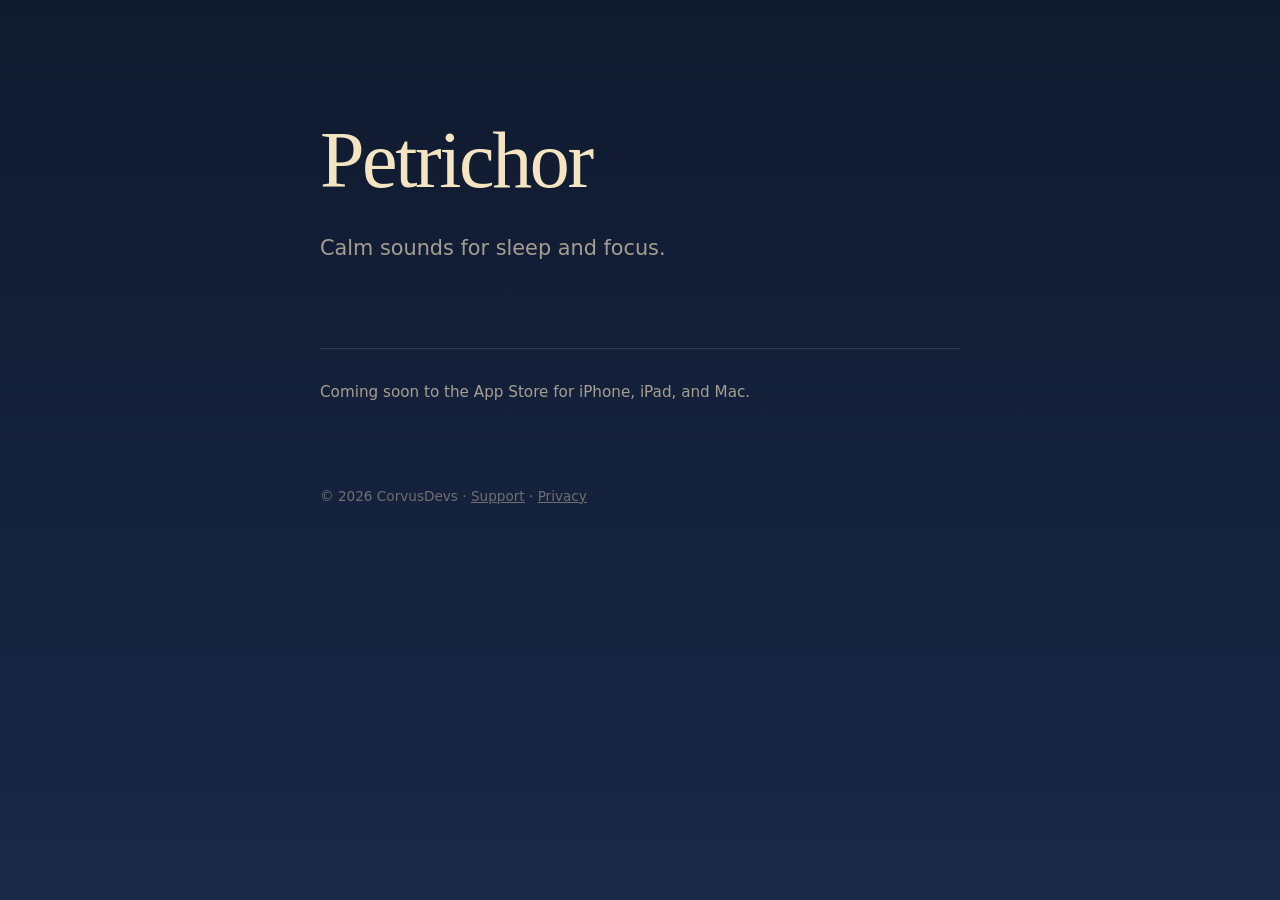
==== docs/index.html @ fc6575aa "Publish Petrichor support and privacy pages" ====
<!DOCTYPE html>
<html lang="en">
<head>
<meta charset="UTF-8">
<title>Petrichor, Calm Sounds for Sleep & Focus</title>
<meta name="viewport" content="width=device-width, initial-scale=1.0">
<meta name="description" content="Petrichor is a calming sounds app for sleep, focus, and quiet moments. Layer rainfall, fireplaces, oceans, and more. No subscription.">
<style>
        /* ac-no-horizontal-scroll v1 */
        html, body {
            overflow-x: clip;
            max-width: 100%;
        }
        img, video, iframe {
            max-width: 100%;
            height: auto;
        }
        pre, table {
            max-width: 100%;
            overflow-x: auto;
        }

  :root {
    --bg: #0F1A2E;
    --bg-2: #1A2848;
    --fg: #F4E4C1;
    --fg-dim: rgba(244, 228, 193, 0.65);
    --accent: #E8B38F;
  }
  * { box-sizing: border-box; margin: 0; padding: 0; }
  html, body { background: linear-gradient(180deg, var(--bg) 0%, var(--bg-2) 100%); color: var(--fg); min-height: 100vh; }
  body {
    font-family: -apple-system, BlinkMacSystemFont, "SF Pro Display", "Inter", system-ui, sans-serif;
    line-height: 1.6;
    padding: 0 24px;
  }
  main {
    max-width: 640px;
    margin: 0 auto;
    padding: 120px 0 80px;
  }
  h1 {
    font-family: ui-serif, Georgia, "Times New Roman", serif;
    font-weight: 200;
    font-size: 5rem;
    letter-spacing: -0.03em;
    line-height: 1;
    margin-bottom: 0.4em;
  }
  .tagline {
    font-size: 1.3rem;
    color: var(--fg-dim);
    margin-bottom: 4em;
  }
  .coming {
    font-size: 0.95rem;
    color: var(--fg-dim);
    border-top: 1px solid rgba(244, 228, 193, 0.12);
    padding-top: 2em;
  }
  footer {
    margin-top: 6em;
    font-size: 0.85rem;
    color: rgba(244, 228, 193, 0.4);
  }
  footer a { color: inherit; }

        /* ac-footer-mobile v1 */
        @media (max-width: 720px) {
            body { min-height: 0; }
            footer { padding-bottom: 24px; padding-top: 24px; }
        }
</style>
</head>
<body>
<main>
  <h1>Petrichor</h1>
  <p class="tagline">Calm sounds for sleep and focus.</p>
  <p class="coming">Coming soon to the App Store for iPhone, iPad, and Mac.</p>
  <footer>
    <p>© 2026 CorvusDevs · <a href="support.html">Support</a> · <a href="privacy.html">Privacy</a></p>
  </footer>
</main>
</body>
</html>
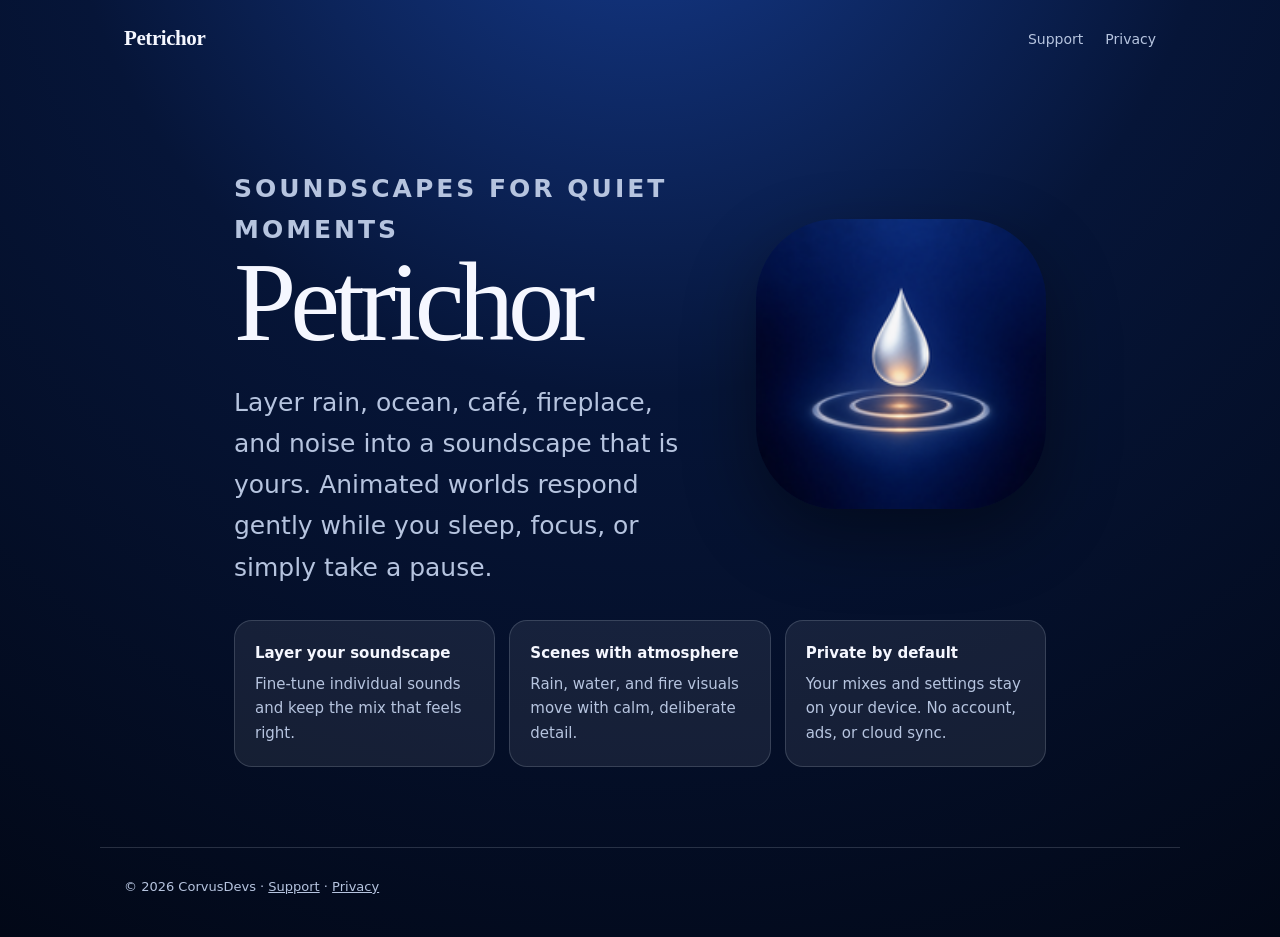
==== commit e5e6f705: "Publish Petrichor Pages site at GitHub URL" ====
--- a/docs/index.html
+++ b/docs/index.html
@@ -3,83 +3,57 @@
 <head>
 <meta charset="UTF-8">
 <title>Petrichor, Calm Sounds for Sleep & Focus</title>
-<meta name="viewport" content="width=device-width, initial-scale=1.0">
+<meta name="viewport" content="width=device-width, initial-scale=1.0, viewport-fit=cover">
 <meta name="description" content="Petrichor is a calming sounds app for sleep, focus, and quiet moments. Layer rainfall, fireplaces, oceans, and more. No subscription.">
-<style>
-        /* ac-no-horizontal-scroll v1 */
-        html, body {
-            overflow-x: clip;
-            max-width: 100%;
-        }
-        img, video, iframe {
-            max-width: 100%;
-            height: auto;
-        }
-        pre, table {
-            max-width: 100%;
-            overflow-x: auto;
-        }
-
-  :root {
-    --bg: #0F1A2E;
-    --bg-2: #1A2848;
-    --fg: #F4E4C1;
-    --fg-dim: rgba(244, 228, 193, 0.65);
-    --accent: #E8B38F;
+<meta name="robots" content="index,follow">
+<link rel="canonical" href="https://corvusdevs.github.io/petrichor/">
+<link rel="icon" type="image/png" sizes="32x32" href="favicon-32.png">
+<link rel="apple-touch-icon" href="apple-touch-icon.png">
+<meta property="og:type" content="website">
+<meta property="og:title" content="Petrichor, Calm Sounds for Sleep &amp; Focus">
+<meta property="og:description" content="Build a personal soundscape from rain, ocean, café, fireplace, and noise.">
+<meta property="og:url" content="https://corvusdevs.github.io/petrichor/">
+<meta property="og:image" content="https://corvusdevs.github.io/petrichor/og-image.png">
+<meta name="twitter:card" content="summary_large_image">
+<script type="application/ld+json">
+{
+  "@context": "https://schema.org",
+  "@type": "SoftwareApplication",
+  "name": "Petrichor",
+  "applicationCategory": "HealthApplication",
+  "operatingSystem": "iOS, iPadOS, macOS",
+  "description": "A calming sounds app for sleep, focus, and quiet moments. Layer rainfall, fireplaces, oceans, cafés, and noise.",
+  "image": "https://corvusdevs.github.io/petrichor/og-image.png",
+  "url": "https://corvusdevs.github.io/petrichor/",
+  "publisher": {
+    "@type": "Organization",
+    "name": "CorvusDevs"
   }
-  * { box-sizing: border-box; margin: 0; padding: 0; }
-  html, body { background: linear-gradient(180deg, var(--bg) 0%, var(--bg-2) 100%); color: var(--fg); min-height: 100vh; }
-  body {
-    font-family: -apple-system, BlinkMacSystemFont, "SF Pro Display", "Inter", system-ui, sans-serif;
-    line-height: 1.6;
-    padding: 0 24px;
-  }
-  main {
-    max-width: 640px;
-    margin: 0 auto;
-    padding: 120px 0 80px;
-  }
-  h1 {
-    font-family: ui-serif, Georgia, "Times New Roman", serif;
-    font-weight: 200;
-    font-size: 5rem;
-    letter-spacing: -0.03em;
-    line-height: 1;
-    margin-bottom: 0.4em;
-  }
-  .tagline {
-    font-size: 1.3rem;
-    color: var(--fg-dim);
-    margin-bottom: 4em;
-  }
-  .coming {
-    font-size: 0.95rem;
-    color: var(--fg-dim);
-    border-top: 1px solid rgba(244, 228, 193, 0.12);
-    padding-top: 2em;
-  }
-  footer {
-    margin-top: 6em;
-    font-size: 0.85rem;
-    color: rgba(244, 228, 193, 0.4);
-  }
-  footer a { color: inherit; }
-
-        /* ac-footer-mobile v1 */
-        @media (max-width: 720px) {
-            body { min-height: 0; }
-            footer { padding-bottom: 24px; padding-top: 24px; }
-        }
-</style>
+}
+</script>
+<link rel="stylesheet" href="site.css">
 </head>
 <body>
-<main>
-  <h1>Petrichor</h1>
-  <p class="tagline">Calm sounds for sleep and focus.</p>
-  <p class="coming">Coming soon to the App Store for iPhone, iPad, and Mac.</p>
-  <footer>
-    <p>© 2026 CorvusDevs · <a href="support.html">Support</a> · <a href="privacy.html">Privacy</a></p>
-  </footer>
+<nav aria-label="Main navigation">
+  <a class="nav-brand" href="index.html">Petrichor</a>
+  <button class="nav-toggle" aria-label="Menu" aria-expanded="false" onclick="var o=document.body.classList.toggle('nav-open');this.setAttribute('aria-expanded',o);">Menu</button>
+  <ul class="nav-links"><li><a href="support.html">Support</a></li><li><a href="privacy.html">Privacy</a></li></ul>
+</nav>
+<main class="shell">
+  <section class="hero" aria-labelledby="page-title">
+    <div>
+      <p class="eyebrow">Soundscapes for quiet moments</p>
+      <h1 id="page-title">Petrichor</h1>
+      <p>Layer rain, ocean, café, fireplace, and noise into a soundscape that is yours. Animated worlds respond gently while you sleep, focus, or simply take a pause.</p>
+    </div>
+    <img class="hero-art" src="apple-touch-icon.png" width="180" height="180" alt="Petrichor app icon, a luminous water droplet on midnight blue">
+  </section>
+  <section class="features" aria-label="Petrichor highlights">
+    <div class="feature"><strong>Layer your soundscape</strong>Fine-tune individual sounds and keep the mix that feels right.</div>
+    <div class="feature"><strong>Scenes with atmosphere</strong>Rain, water, and fire visuals move with calm, deliberate detail.</div>
+    <div class="feature"><strong>Private by default</strong>Your mixes and settings stay on your device. No account, ads, or cloud sync.</div>
+  </section>
 </main>
+<footer>© 2026 CorvusDevs · <a href="support.html">Support</a> · <a href="privacy.html">Privacy</a></footer>
 </body>
 </html>
--- a/docs/site.css
+++ b/docs/site.css
@@ -0,0 +1,44 @@
+:root {
+  --night: #061538;
+  --night-deep: #020817;
+  --surface: rgba(255, 255, 255, 0.075);
+  --border: rgba(229, 239, 255, 0.16);
+  --text: #f5f7ff;
+  --muted: #b6c4df;
+  --warm: #f3c88d;
+}
+* { box-sizing: border-box; }
+html, body { min-height: 100%; overflow-x: clip; }
+body { margin: 0; background: radial-gradient(circle at 50% -20%, #163d93 0%, var(--night) 45%, var(--night-deep) 100%); color: var(--text); font: 17px/1.65 -apple-system, BlinkMacSystemFont, "SF Pro Text", system-ui, sans-serif; }
+a { color: inherit; }
+img { display: block; max-width: 100%; height: auto; }
+nav { position: relative; display: flex; align-items: center; justify-content: space-between; max-width: 1080px; margin: 0 auto; padding: 24px; }
+.nav-brand { color: var(--text); font: 700 21px/1 Georgia, serif; text-decoration: none; letter-spacing: -0.02em; }
+.nav-links { display: flex; gap: 22px; margin: 0; padding: 0; list-style: none; }
+.nav-links a { color: var(--muted); font-size: 14px; text-decoration: none; }
+.nav-links a:hover, .nav-links a:focus-visible { color: var(--text); }
+.nav-toggle { display: none; background: transparent; border: 1px solid var(--border); border-radius: 9px; color: var(--text); cursor: pointer; padding: 8px; }
+.shell { max-width: 860px; margin: 0 auto; padding: 64px 24px 80px; }
+.hero { min-height: 440px; display: grid; grid-template-columns: minmax(0, 1fr) 290px; align-items: center; gap: 64px; }
+.hero h1, article h1 { margin: 0; font: 400 clamp(56px, 11vw, 112px)/0.92 Georgia, "Times New Roman", serif; letter-spacing: -0.055em; }
+.hero p { max-width: 510px; margin: 28px 0 0; color: var(--muted); font-size: clamp(19px, 3vw, 25px); }
+.hero-art { width: min(290px, 100%); justify-self: end; border-radius: 28%; box-shadow: 0 28px 70px rgba(0, 0, 0, 0.38); }
+.eyebrow { color: var(--warm); font-size: 13px; font-weight: 700; letter-spacing: 0.12em; text-transform: uppercase; }
+.features { display: grid; grid-template-columns: repeat(3, 1fr); gap: 14px; margin-top: 32px; }
+.feature { padding: 20px; border: 1px solid var(--border); border-radius: 18px; background: var(--surface); color: var(--muted); font-size: 15px; }
+.feature strong { display: block; margin-bottom: 6px; color: var(--text); }
+article { max-width: 720px; margin: 0 auto; }
+article h1 { font-size: clamp(46px, 8vw, 78px); }
+article .updated { margin: 18px 0 52px; color: var(--muted); }
+article h2 { margin: 46px 0 10px; font-size: 22px; letter-spacing: -0.01em; }
+article p { margin: 0; color: var(--muted); }
+footer { max-width: 1080px; margin: 0 auto; padding: 28px 24px 40px; border-top: 1px solid var(--border); color: var(--muted); font-size: 13px; }
+@media (max-width: 720px) {
+  .hero { grid-template-columns: 1fr; gap: 38px; min-height: 0; }
+  .hero-art { justify-self: start; width: 180px; }
+  .features { grid-template-columns: 1fr; }
+  .nav-toggle { display: inline-flex; align-items: center; justify-content: center; }
+  .nav-links { display: none; position: absolute; z-index: 2; top: 100%; left: 0; right: 0; flex-direction: column; gap: 0; padding: 6px 24px 10px; background: var(--night); border-top: 1px solid var(--border); border-bottom: 1px solid var(--border); }
+  .nav-links li a { display: block; padding: 12px 0; }
+  body.nav-open .nav-links { display: flex; }
+}
